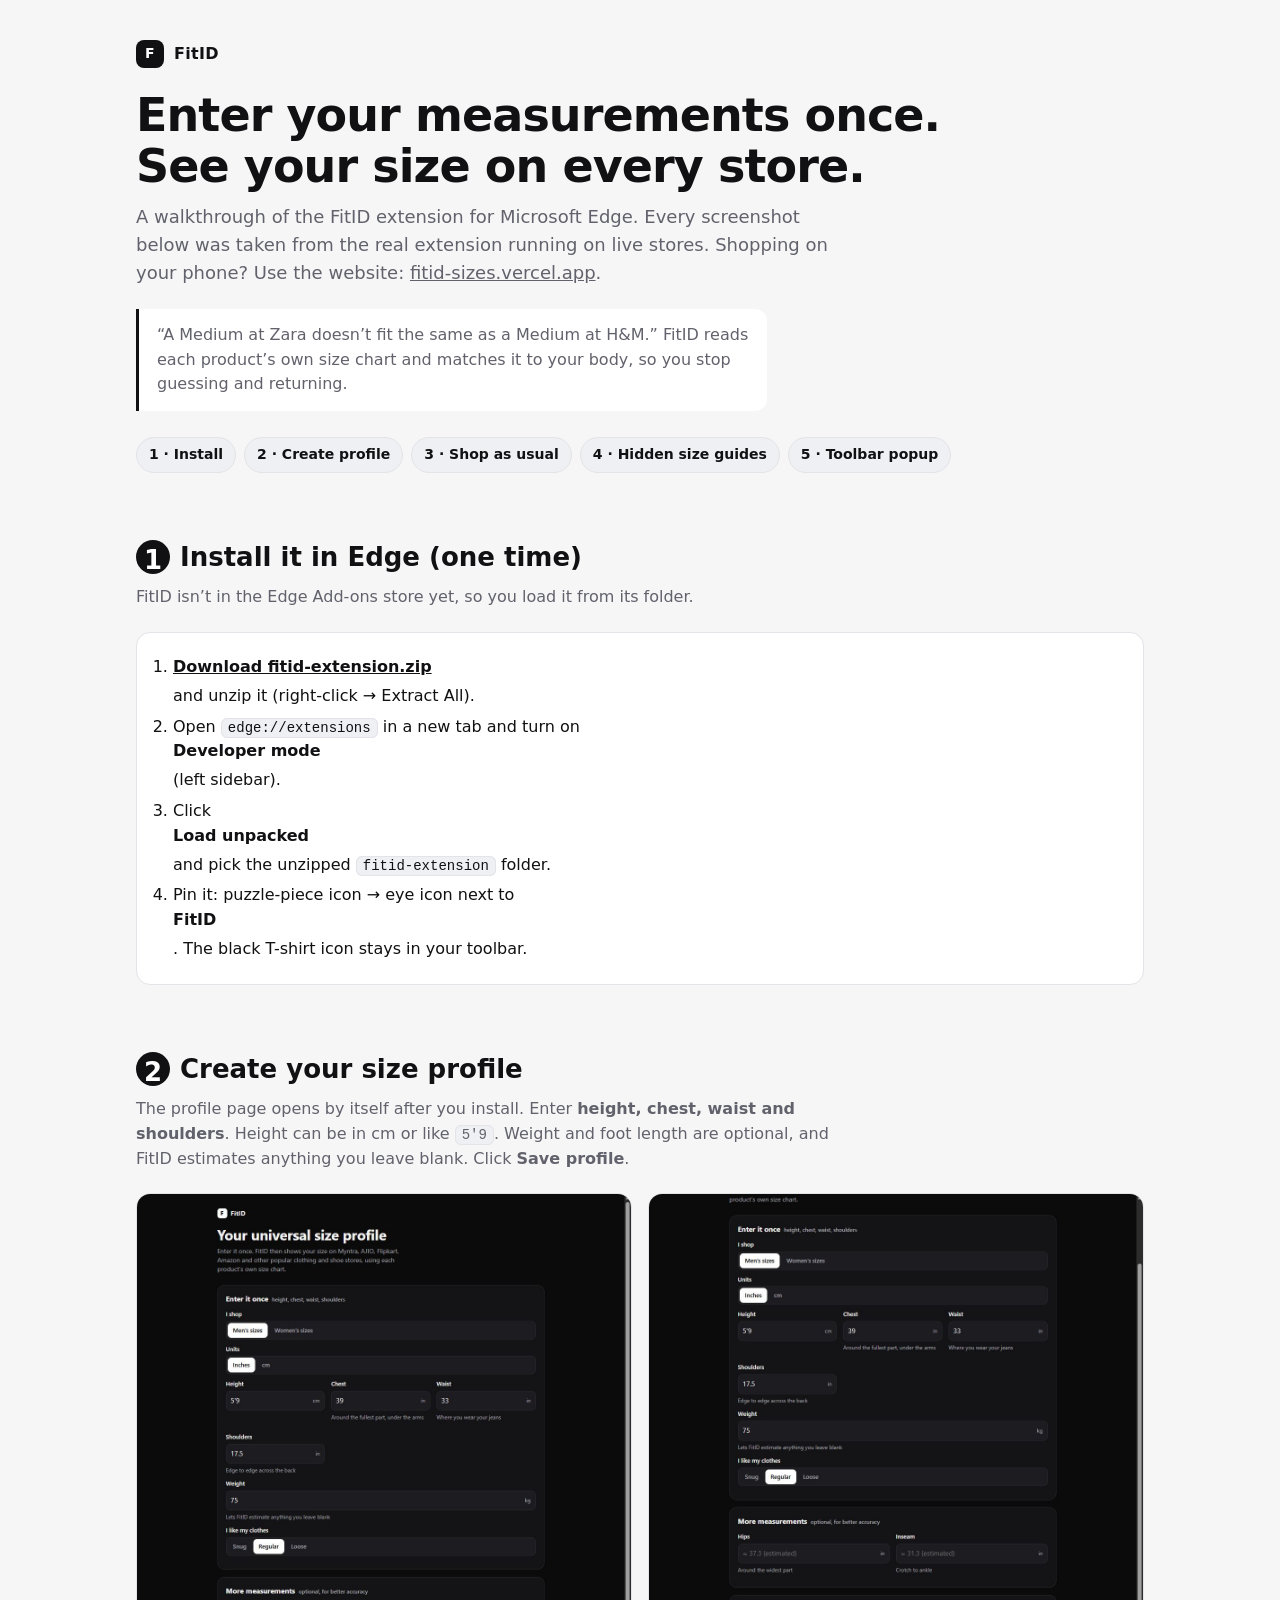
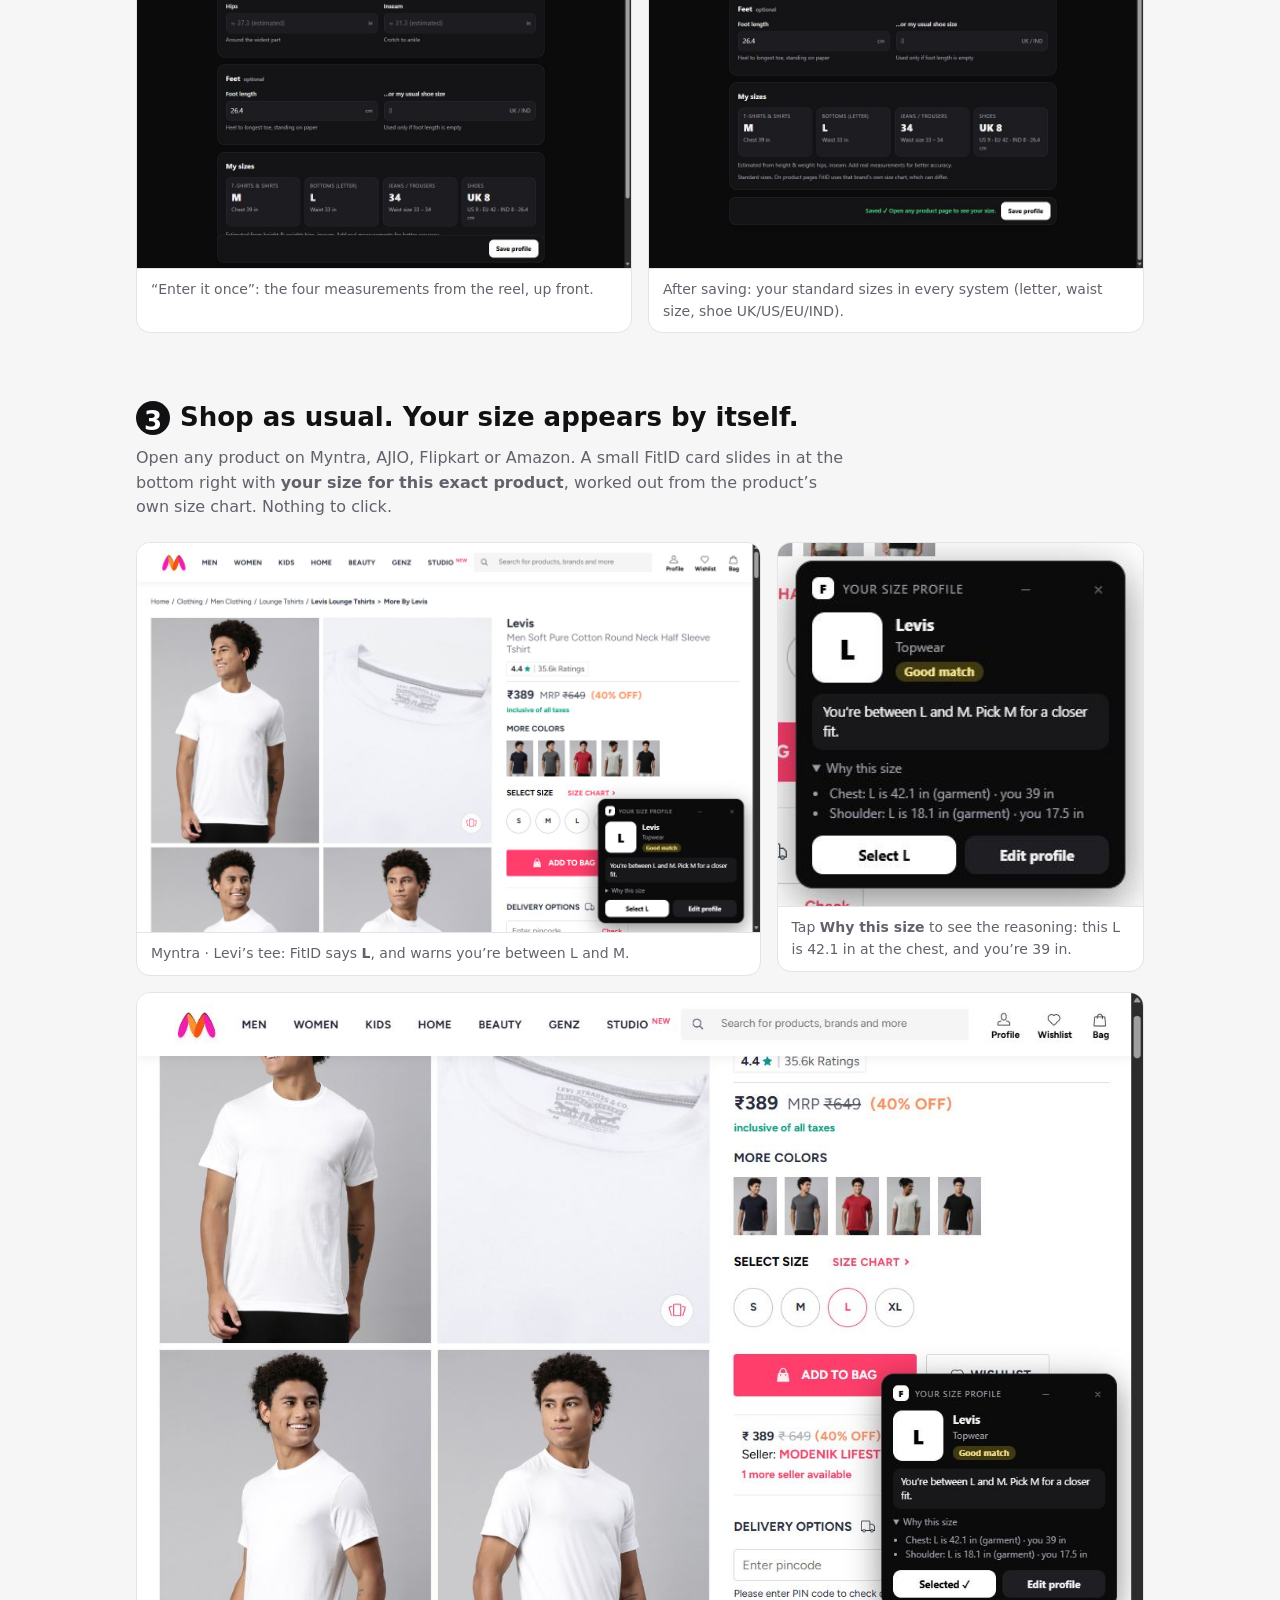
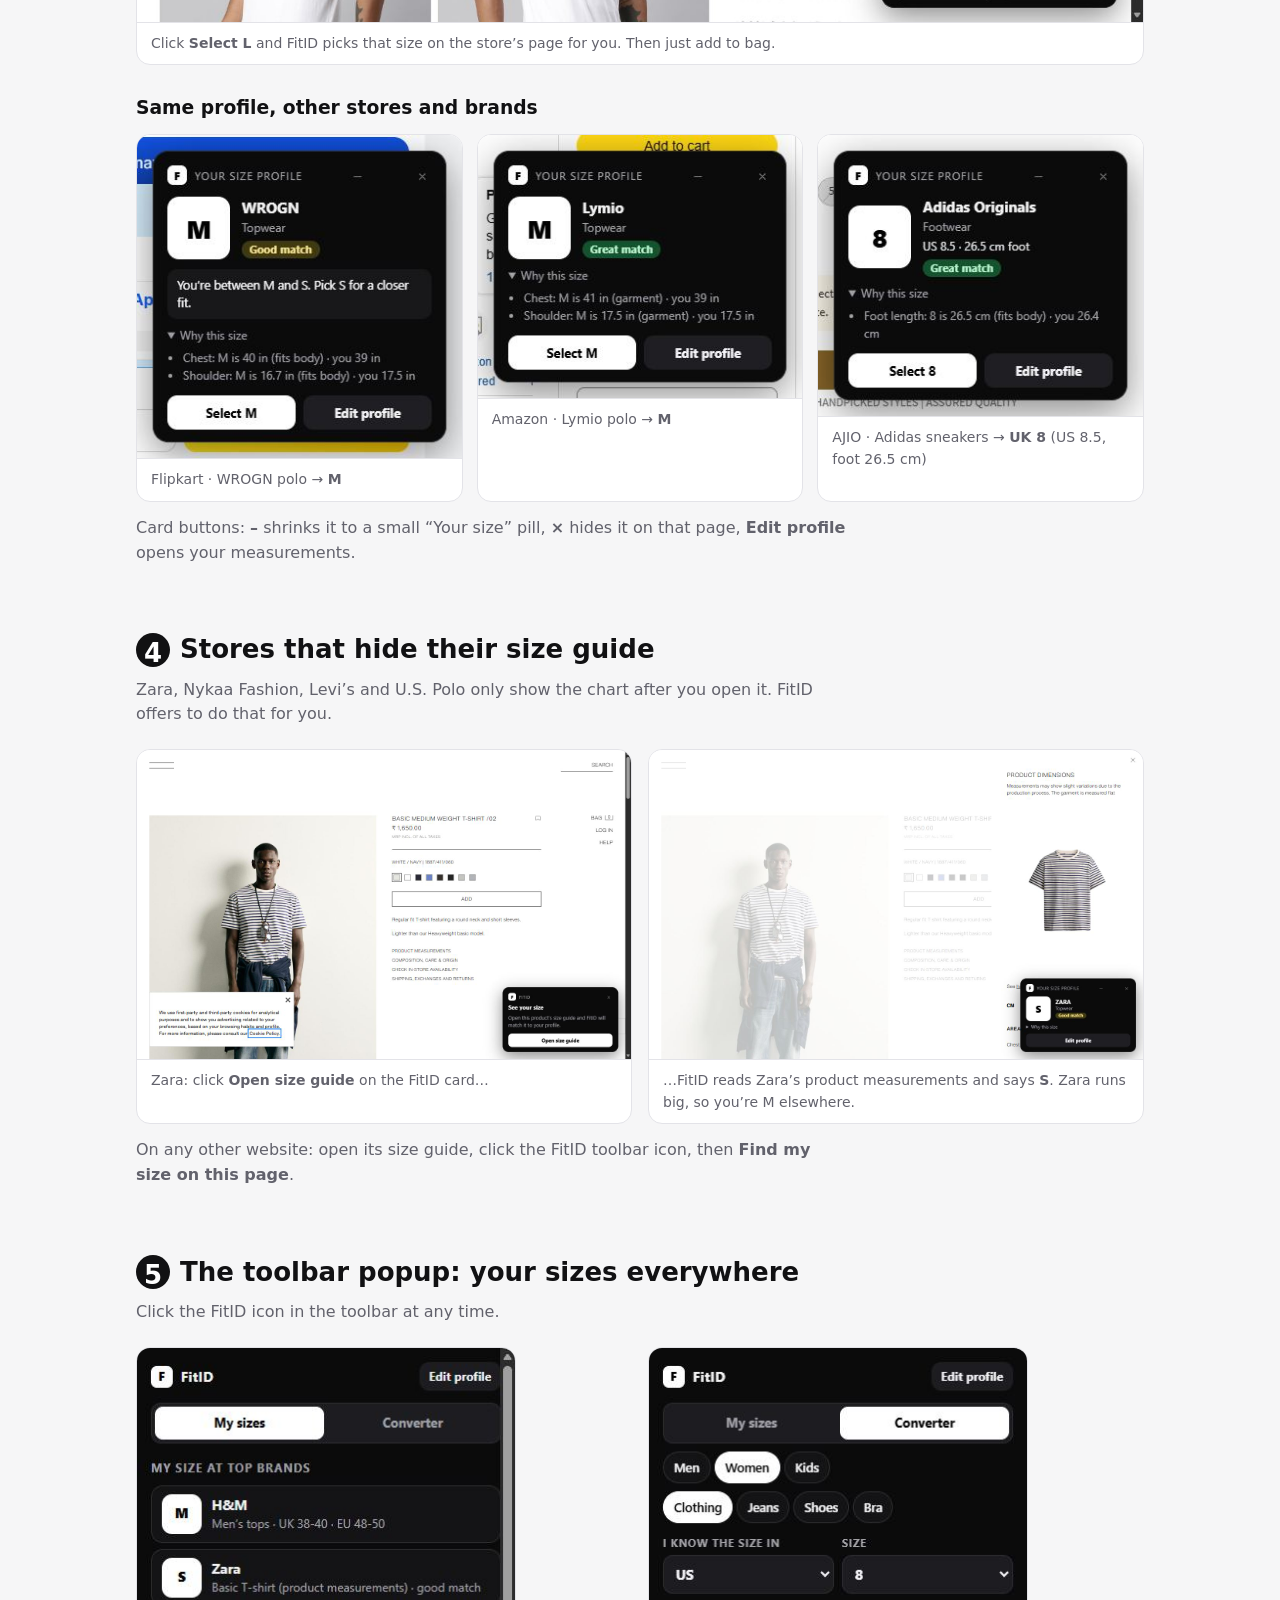
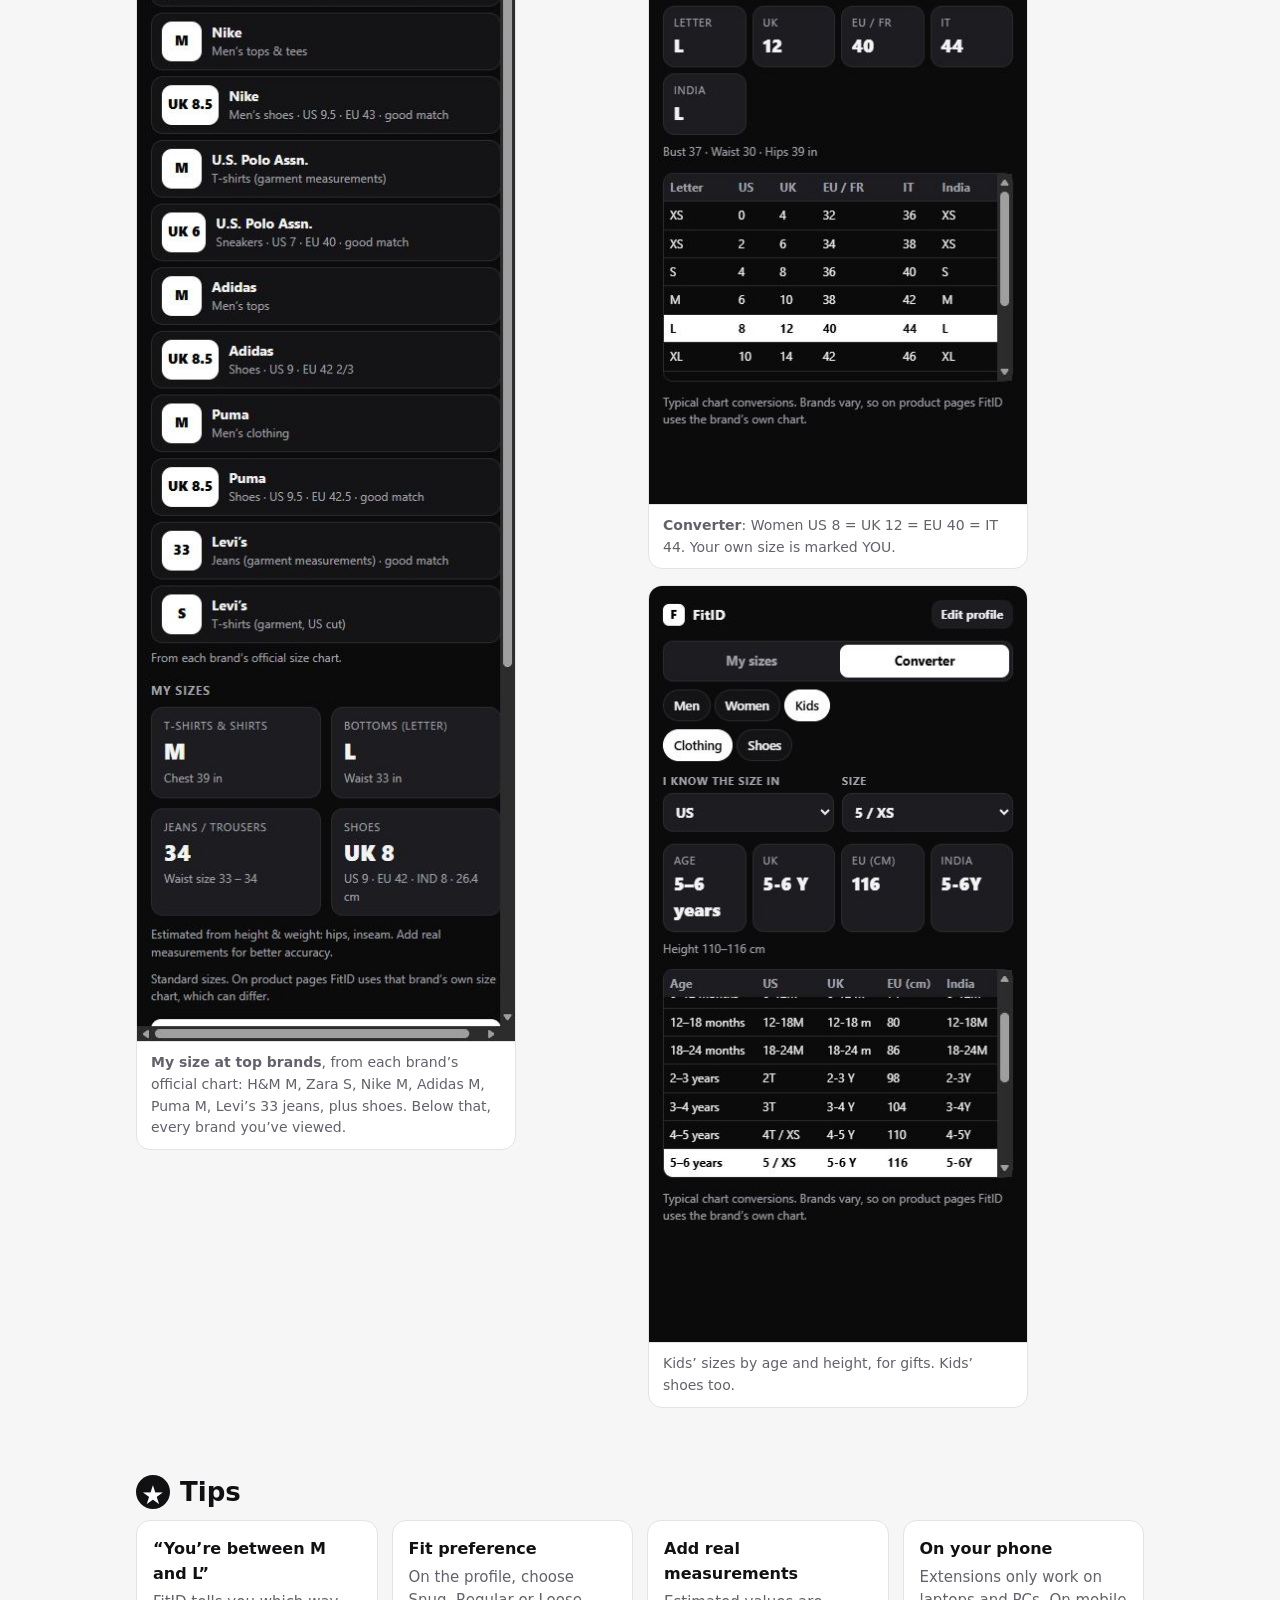
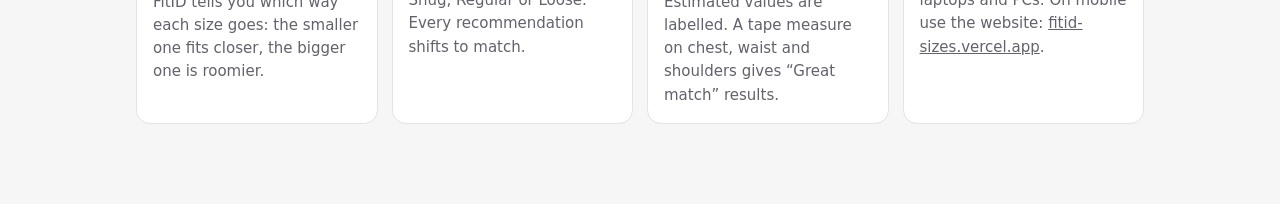
==== fitid-extension/demo/index.html @ 5682cadd "Add extension build, demo page, and links between extension and website - build.ps1: clean dist/ fol" ====
<!doctype html>
<html lang="en">
<head>
  <meta charset="utf-8">
  <meta name="viewport" content="width=device-width, initial-scale=1">
  <title>FitID Demo</title>
  <style>
    :root { --bg:#f6f6f7; --surface:#fff; --text:#111113; --muted:#62626c; --border:#e3e3e8; --accent:#111113; --accent-text:#fff; --chip:#eef0f3; }
    @media (prefers-color-scheme: dark) { :root { --bg:#0b0b0c; --surface:#151518; --text:#f4f4f5; --muted:#a1a1aa; --border:#2a2a2f; --accent:#fff; --accent-text:#000; --chip:#1f1f23; } }
    * { box-sizing: border-box; }
    body { margin: 0; background: var(--bg); color: var(--text); font: 16px/1.55 "Segoe UI", system-ui, -apple-system, Roboto, sans-serif; }
    .wrap { max-width: 1040px; margin: 0 auto; padding: 40px 16px 80px; }
    .brandmark { display: flex; align-items: center; gap: 10px; font-weight: 800; letter-spacing: .02em; }
    .logo { width: 28px; height: 28px; border-radius: 8px; background: var(--accent); color: var(--accent-text); display: grid; place-items: center; font-size: 14px; }
    h1 { font-size: clamp(30px, 5vw, 46px); line-height: 1.1; margin: 22px 0 12px; letter-spacing: -.02em; }
    .lead { font-size: 18px; color: var(--muted); max-width: 62ch; margin: 0; }
    .quote { margin: 22px 0 0; padding: 14px 18px; border-left: 3px solid var(--accent); background: var(--surface); border-radius: 0 12px 12px 0; color: var(--muted); max-width: 62ch; }
    .flow { display: flex; flex-wrap: wrap; gap: 8px; margin: 26px 0 0; }
    .flow span { background: var(--chip); border: 1px solid var(--border); padding: 6px 12px; border-radius: 999px; font-size: 14px; font-weight: 600; }
    section.step { margin-top: 64px; }
    .num { display: inline-grid; place-items: center; width: 34px; height: 34px; border-radius: 50%; background: var(--accent); color: var(--accent-text); font-weight: 800; margin-right: 10px; }
    h2 { font-size: 26px; margin: 0 0 8px; display: flex; align-items: center; }
    .sub { color: var(--muted); margin: 0 0 22px; max-width: 70ch; }
    .shot { margin: 0; background: var(--surface); border: 1px solid var(--border); border-radius: 14px; overflow: hidden; }
    .shot img { display: block; width: 100%; height: auto; }
    .shot figcaption { padding: 10px 14px; font-size: 14px; color: var(--muted); border-top: 1px solid var(--border); }
    .grid2 { display: grid; grid-template-columns: repeat(auto-fit, minmax(300px, 1fr)); gap: 16px; }
    .split { display: grid; grid-template-columns: 1.7fr 1fr; gap: 16px; align-items: start; }
    .cards { display: grid; grid-template-columns: repeat(auto-fit, minmax(210px, 1fr)); gap: 14px; }
    .cards .shot img { max-height: 340px; object-fit: contain; background: #fff; }
    .phone { max-width: 380px; }
    ol.install { margin: 0; padding-left: 20px; }
    ol.install li { margin: 6px 0; }
    code { background: var(--chip); border: 1px solid var(--border); padding: 1px 6px; border-radius: 6px; font-size: 14px; }
    .tips { display: grid; grid-template-columns: repeat(auto-fit, minmax(230px, 1fr)); gap: 14px; }
    .tip { background: var(--surface); border: 1px solid var(--border); border-radius: 14px; padding: 16px; }
    .tip b { display: block; margin-bottom: 4px; }
    .tip p { margin: 0; color: var(--muted); font-size: 15px; }
    a { color: inherit; }
    @media (max-width: 760px) { .split { grid-template-columns: 1fr; } section.step { margin-top: 48px; } }
  </style>
</head>
<body>
  <main class="wrap">
    <div class="brandmark"><span class="logo">F</span> FitID</div>
    <h1>Enter your measurements once.<br>See your size on every store.</h1>
    <p class="lead">A walkthrough of the FitID extension for Microsoft Edge. Every screenshot below was taken from the real extension running on live stores. Shopping on your phone? Use the website: <a href="https://fitid-sizes.vercel.app/">fitid-sizes.vercel.app</a>.</p>
    <p class="quote">“A Medium at Zara doesn’t fit the same as a Medium at H&amp;M.” FitID reads each product’s own size chart and matches it to your body, so you stop guessing and returning.</p>
    <div class="flow"><span>1 · Install</span><span>2 · Create profile</span><span>3 · Shop as usual</span><span>4 · Hidden size guides</span><span>5 · Toolbar popup</span></div>

    <section class="step">
      <h2><span class="num">1</span>Install it in Edge (one time)</h2>
      <p class="sub">FitID isn’t in the Edge Add-ons store yet, so you load it from its folder.</p>
      <div class="tip">
        <ol class="install">
          <li><a href="https://fitid-sizes.vercel.app/downloads/fitid-extension.zip"><b>Download fitid-extension.zip</b></a> and unzip it (right-click → Extract All).</li>
          <li>Open <code>edge://extensions</code> in a new tab and turn on <b>Developer mode</b> (left sidebar).</li>
          <li>Click <b>Load unpacked</b> and pick the unzipped <code>fitid-extension</code> folder.</li>
          <li>Pin it: puzzle-piece icon → eye icon next to <b>FitID</b>. The black T-shirt icon stays in your toolbar.</li>
        </ol>
      </div>
    </section>

    <section class="step">
      <h2><span class="num">2</span>Create your size profile</h2>
      <p class="sub">The profile page opens by itself after you install. Enter <b>height, chest, waist and shoulders</b>. Height can be in cm or like <code>5'9</code>. Weight and foot length are optional, and FitID estimates anything you leave blank. Click <b>Save profile</b>.</p>
      <div class="grid2">
        <figure class="shot"><img src="img/01-profile.jpg" alt="FitID profile page with height, chest, waist and shoulders filled in"><figcaption>“Enter it once”: the four measurements from the reel, up front.</figcaption></figure>
        <figure class="shot"><img src="img/02-profile-sizes.jpg" alt="My sizes summary after saving"><figcaption>After saving: your standard sizes in every system (letter, waist size, shoe UK/US/EU/IND).</figcaption></figure>
      </div>
    </section>

    <section class="step">
      <h2><span class="num">3</span>Shop as usual. Your size appears by itself.</h2>
      <p class="sub">Open any product on Myntra, AJIO, Flipkart or Amazon. A small FitID card slides in at the bottom right with <b>your size for this exact product</b>, worked out from the product’s own size chart. Nothing to click.</p>
      <div class="split">
        <figure class="shot"><img src="img/03-myntra.jpg" alt="Myntra product page with the FitID card showing size L"><figcaption>Myntra · Levi’s tee: FitID says <b>L</b>, and warns you’re between L and M.</figcaption></figure>
        <figure class="shot"><img src="img/03-myntra-card.jpg" alt="FitID card with Why this size expanded"><figcaption>Tap <b>Why this size</b> to see the reasoning: this L is 42.1 in at the chest, and you’re 39 in.</figcaption></figure>
      </div>
      <div style="height:16px"></div>
      <figure class="shot"><img src="img/03-myntra-selected.jpg" alt="Myntra page after clicking Select L"><figcaption>Click <b>Select L</b> and FitID picks that size on the store’s page for you. Then just add to bag.</figcaption></figure>
      <h3 style="margin:28px 0 12px">Same profile, other stores and brands</h3>
      <div class="cards">
        <figure class="shot"><img src="img/04-flipkart-card.jpg" alt="FitID card on Flipkart"><figcaption>Flipkart · WROGN polo → <b>M</b></figcaption></figure>
        <figure class="shot"><img src="img/06-amazon-card.jpg" alt="FitID card on Amazon"><figcaption>Amazon · Lymio polo → <b>M</b></figcaption></figure>
        <figure class="shot"><img src="img/05-ajio-shoes-card.jpg" alt="FitID card on AJIO for shoes"><figcaption>AJIO · Adidas sneakers → <b>UK 8</b> (US 8.5, foot 26.5 cm)</figcaption></figure>
      </div>
      <p class="sub" style="margin-top:14px">Card buttons: <b>–</b> shrinks it to a small “Your size” pill, <b>×</b> hides it on that page, <b>Edit profile</b> opens your measurements.</p>
    </section>

    <section class="step">
      <h2><span class="num">4</span>Stores that hide their size guide</h2>
      <p class="sub">Zara, Nykaa Fashion, Levi’s and U.S. Polo only show the chart after you open it. FitID offers to do that for you.</p>
      <div class="grid2">
        <figure class="shot"><img src="img/07-zara-a-nudge.jpg" alt="FitID card on Zara offering to open the size guide"><figcaption>Zara: click <b>Open size guide</b> on the FitID card…</figcaption></figure>
        <figure class="shot"><img src="img/07-zara-b-size.jpg" alt="Zara product measurements open with FitID showing size S"><figcaption>…FitID reads Zara’s product measurements and says <b>S</b>. Zara runs big, so you’re M elsewhere.</figcaption></figure>
      </div>
      <p class="sub" style="margin-top:14px">On any other website: open its size guide, click the FitID toolbar icon, then <b>Find my size on this page</b>.</p>
    </section>

    <section class="step">
      <h2><span class="num">5</span>The toolbar popup: your sizes everywhere</h2>
      <p class="sub">Click the FitID icon in the toolbar at any time.</p>
      <div class="grid2" style="align-items:start">
        <figure class="shot phone"><img src="img/08-popup-brands.jpg" alt="Popup listing your size at top brands"><figcaption><b>My size at top brands</b>, from each brand’s official chart: H&amp;M M, Zara S, Nike M, Adidas M, Puma M, Levi’s 33 jeans, plus shoes. Below that, every brand you’ve viewed.</figcaption></figure>
        <div style="display:grid;gap:16px">
          <figure class="shot phone"><img src="img/09-converter.jpg" alt="Size converter, women US 8"><figcaption><b>Converter</b>: Women US 8 = UK 12 = EU 40 = IT 44. Your own size is marked YOU.</figcaption></figure>
          <figure class="shot phone"><img src="img/10-converter-kids.jpg" alt="Size converter, kids by age"><figcaption>Kids’ sizes by age and height, for gifts. Kids’ shoes too.</figcaption></figure>
        </div>
      </div>
    </section>

    <section class="step">
      <h2><span class="num">★</span>Tips</h2>
      <div class="tips">
        <div class="tip"><b>“You’re between M and L”</b><p>FitID tells you which way each size goes: the smaller one fits closer, the bigger one is roomier.</p></div>
        <div class="tip"><b>Fit preference</b><p>On the profile, choose Snug, Regular or Loose. Every recommendation shifts to match.</p></div>
        <div class="tip"><b>Add real measurements</b><p>Estimated values are labelled. A tape measure on chest, waist and shoulders gives “Great match” results.</p></div>
        <div class="tip"><b>On your phone</b><p>Extensions only work on laptops and PCs. On mobile use the website: <a href="https://fitid-sizes.vercel.app">fitid-sizes.vercel.app</a>.</p></div>
      </div>
    </section>
  </main>
</body>
</html>
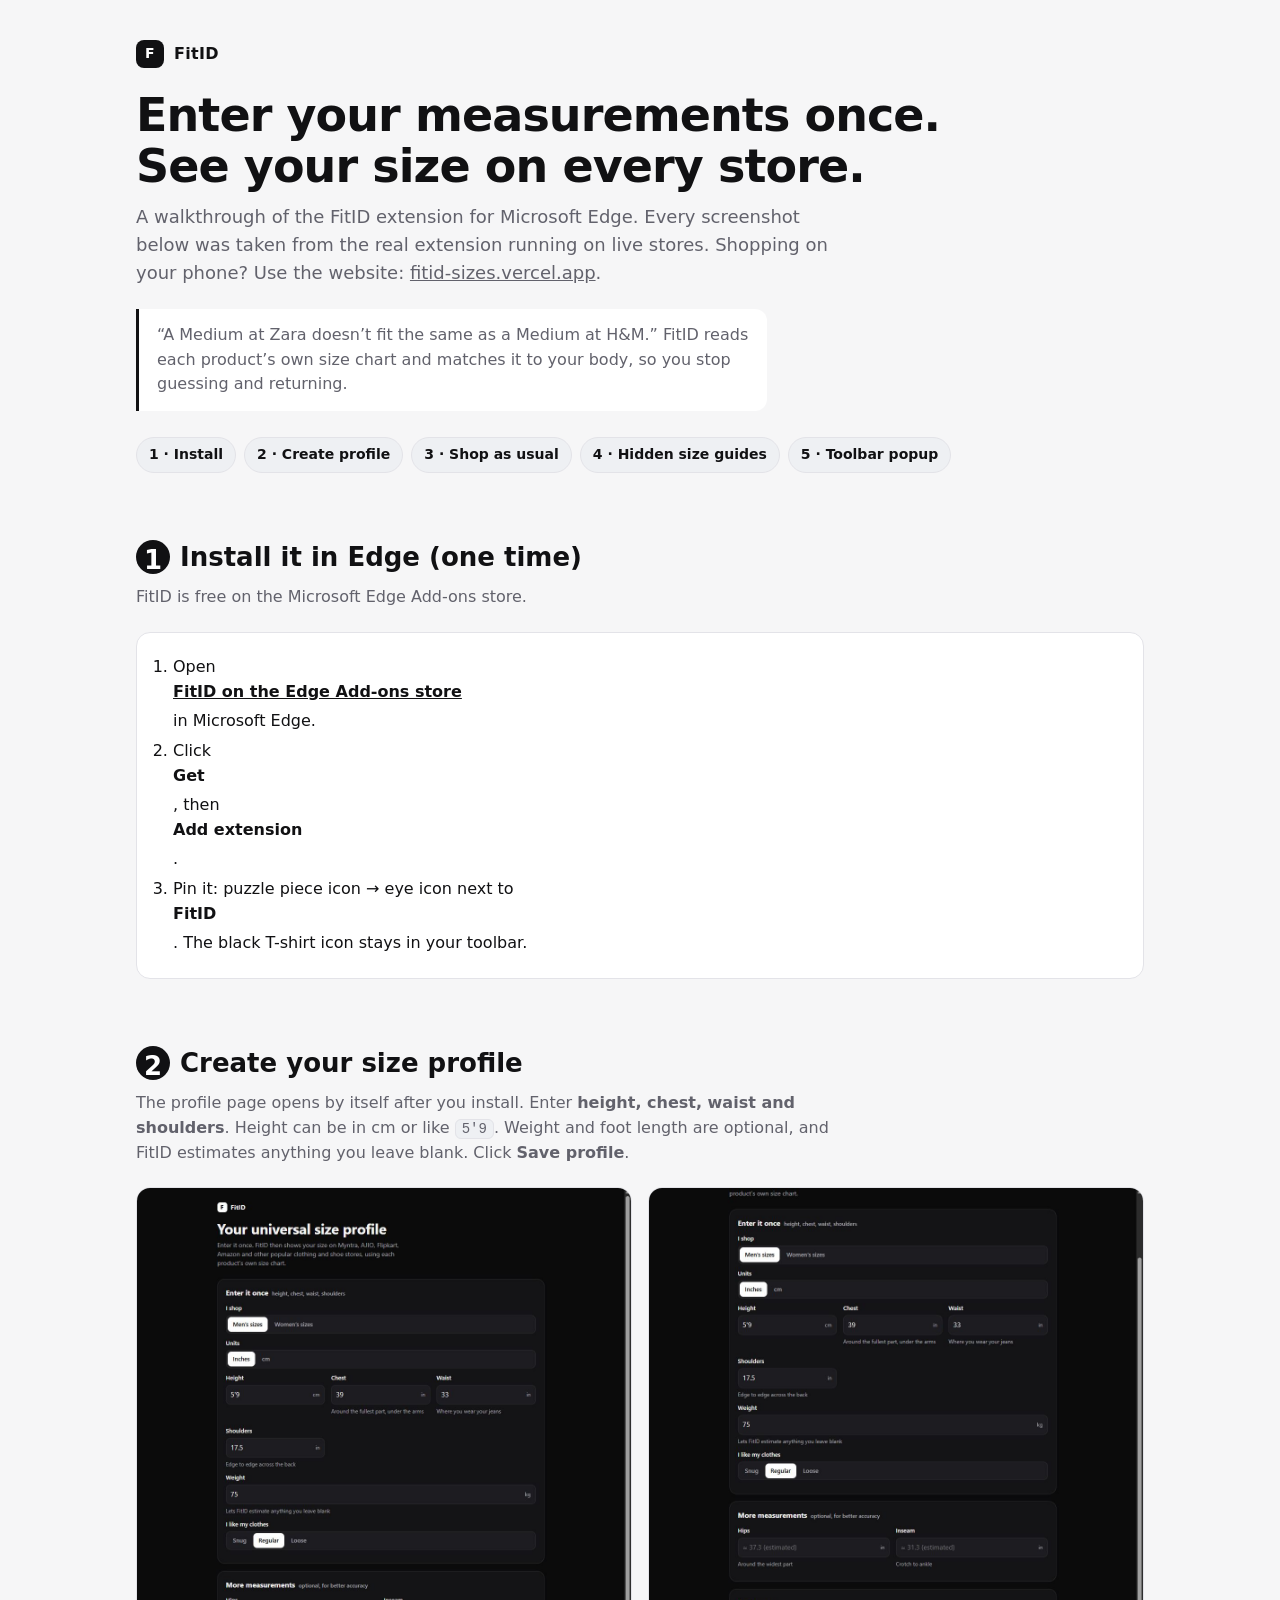
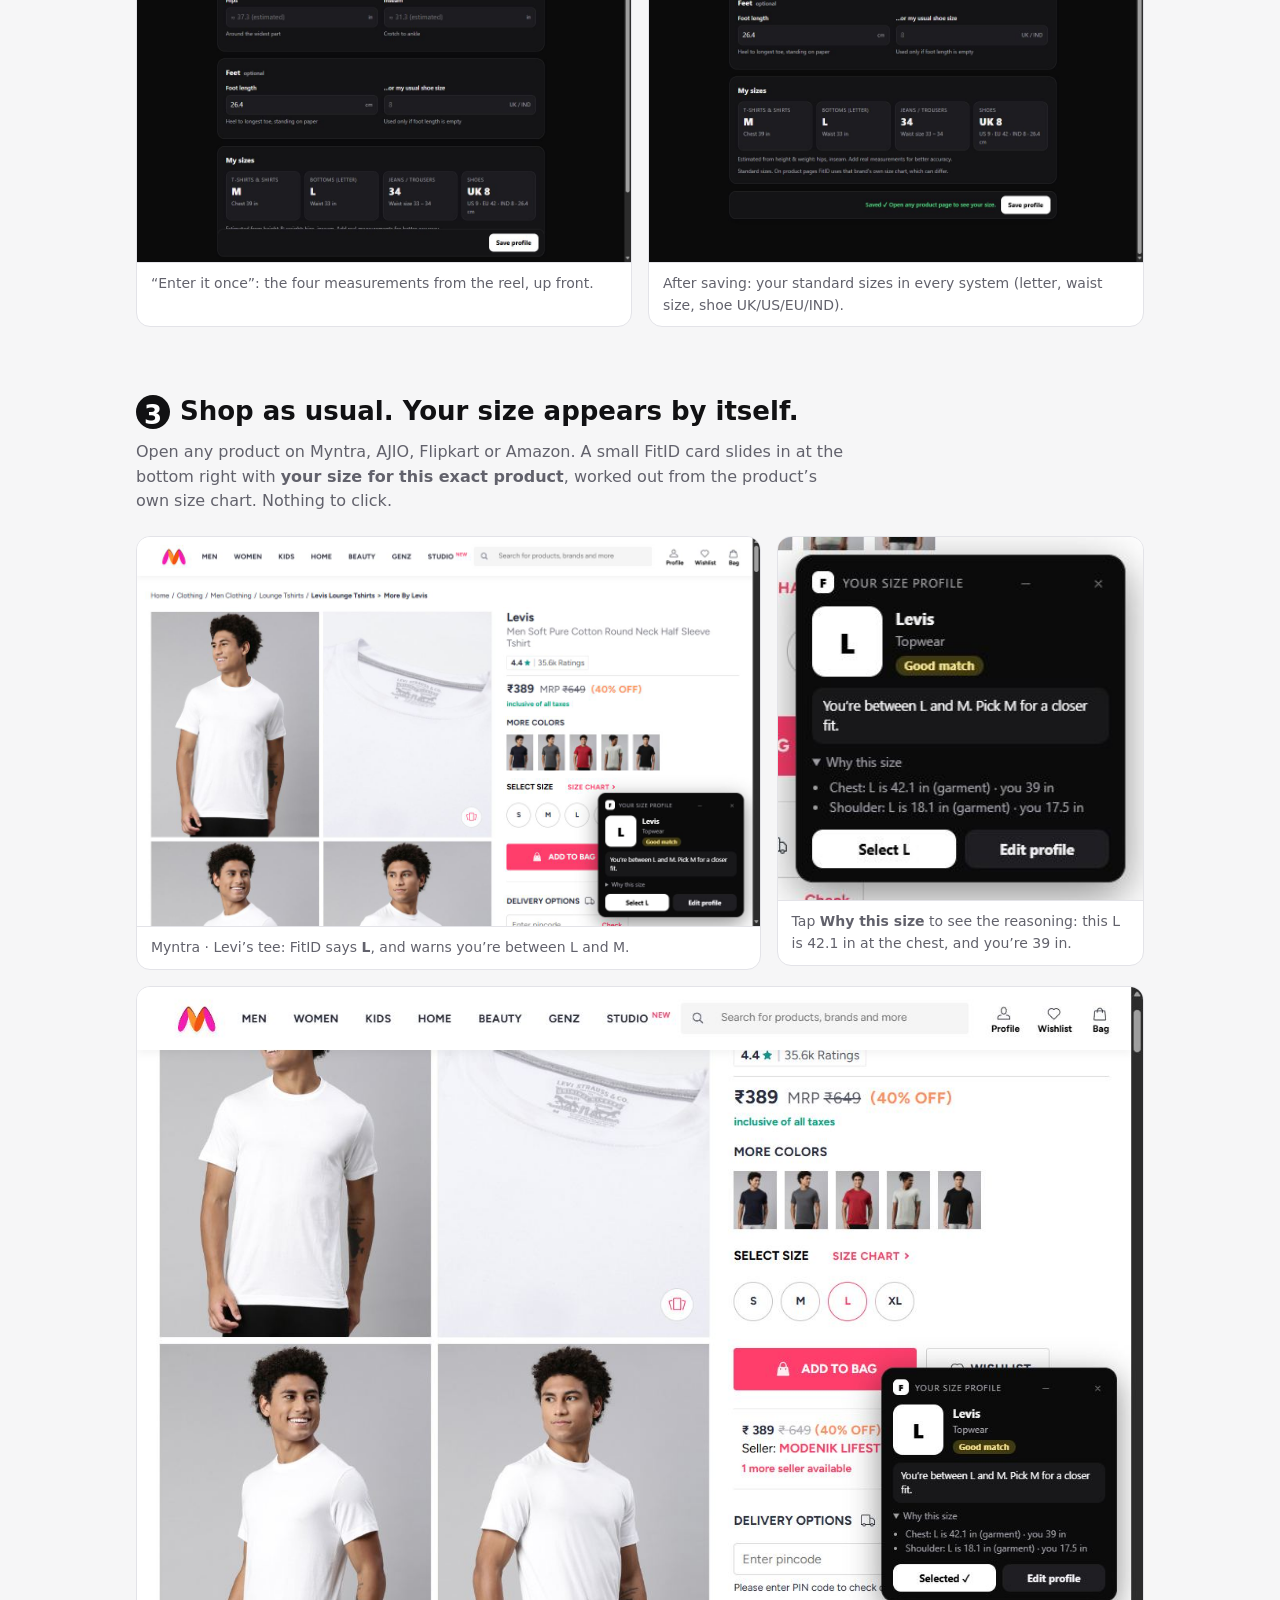
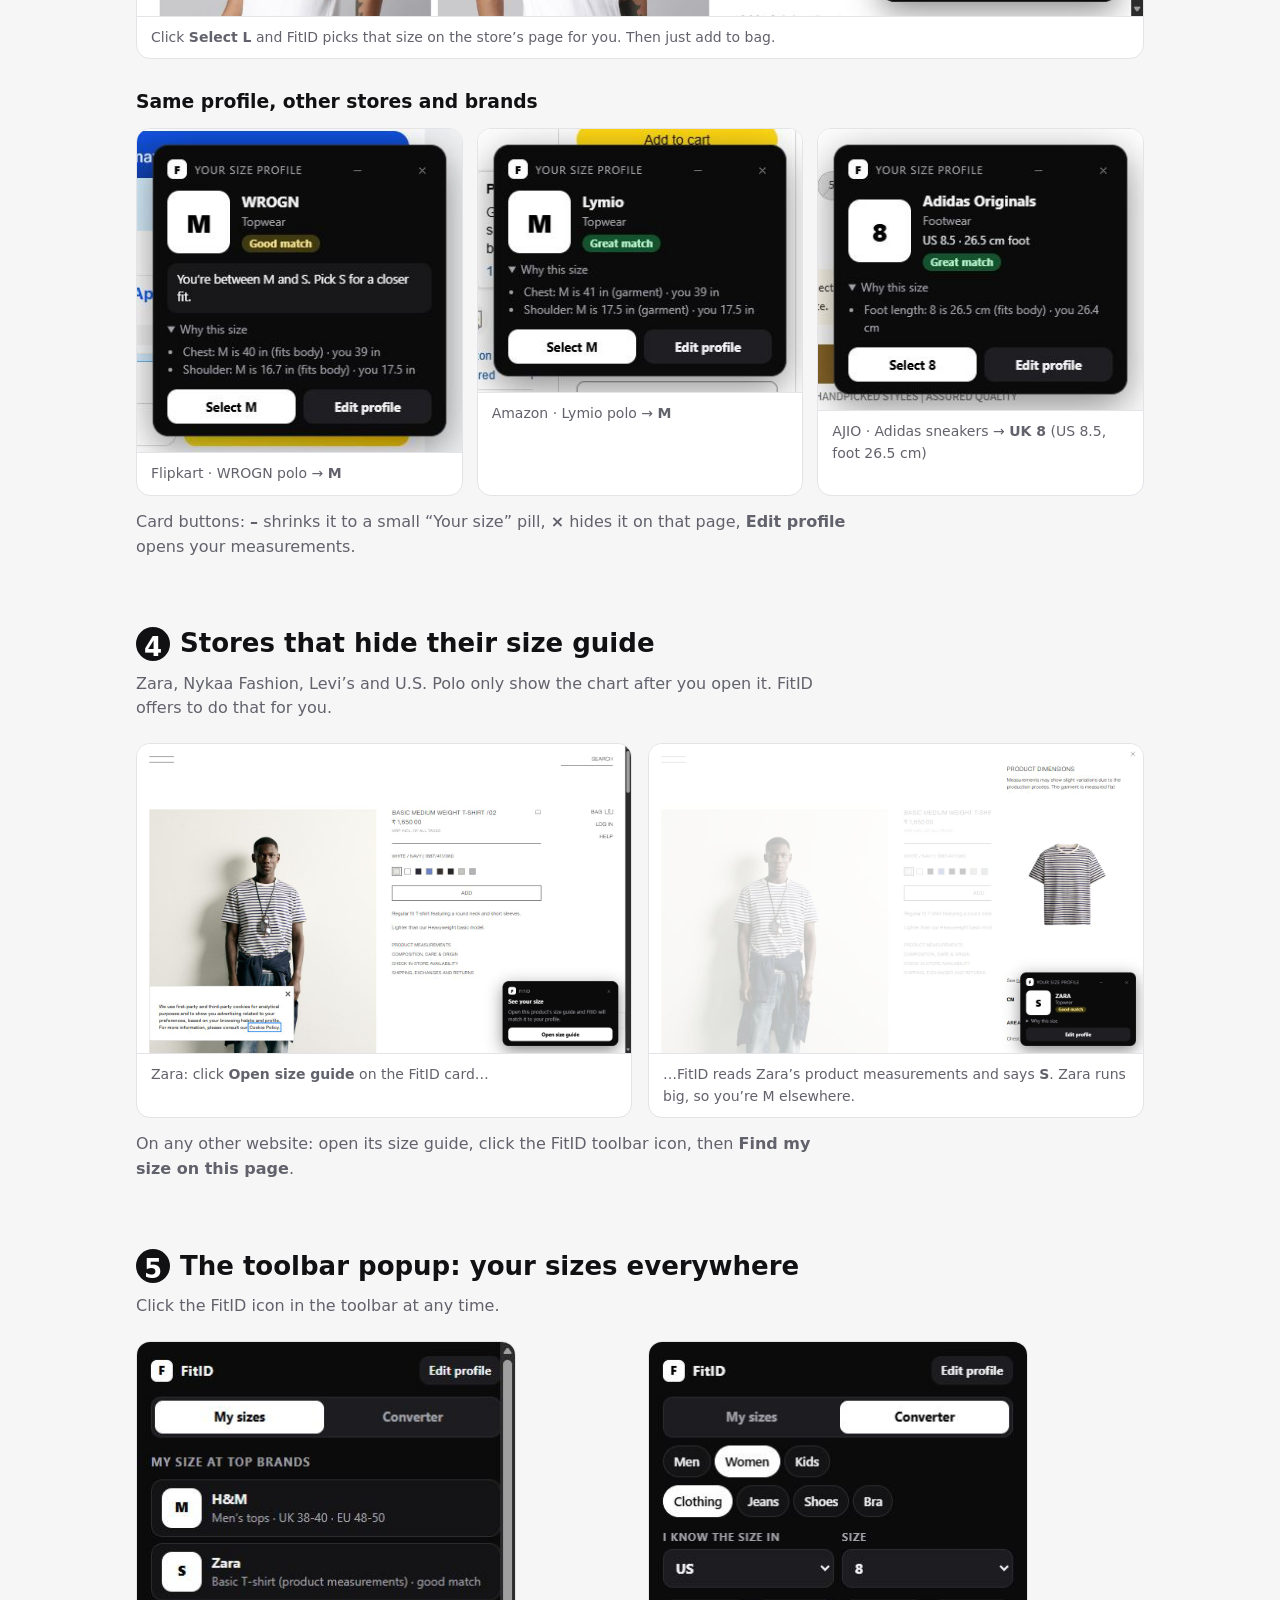
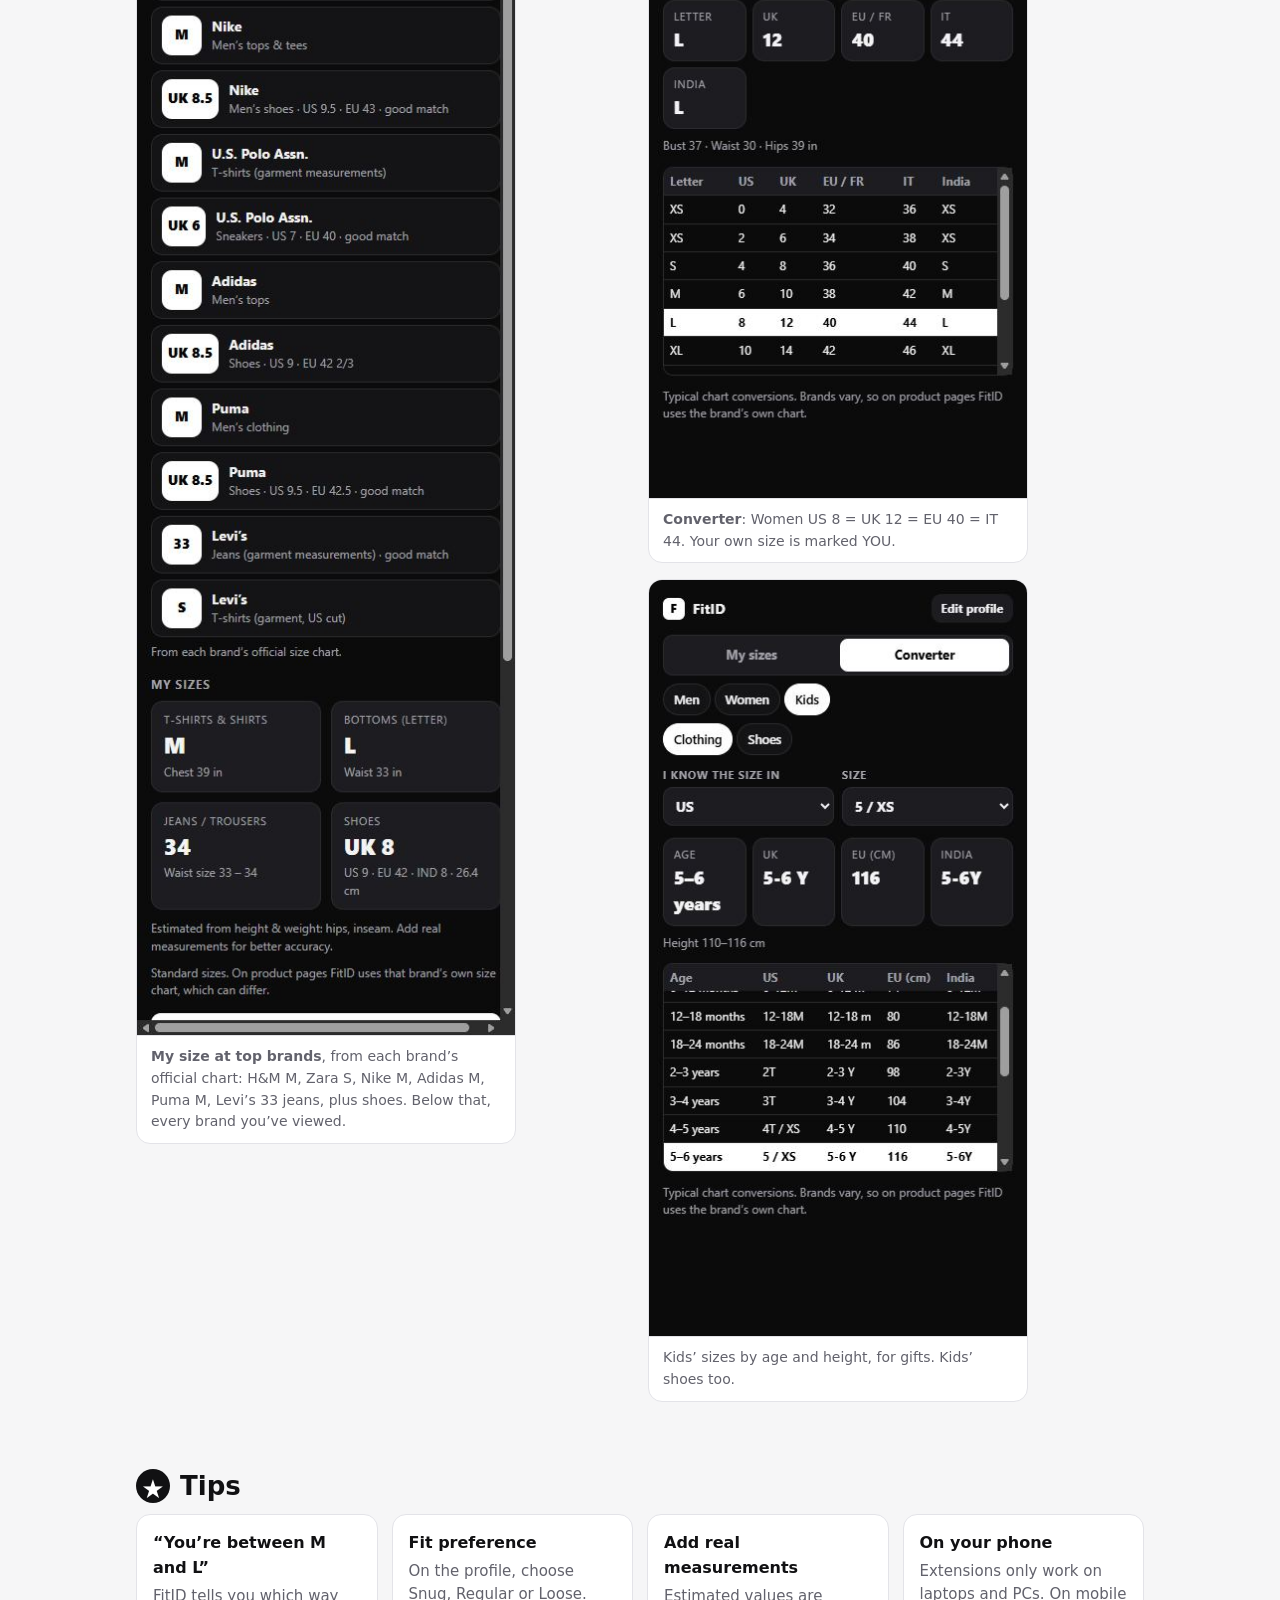
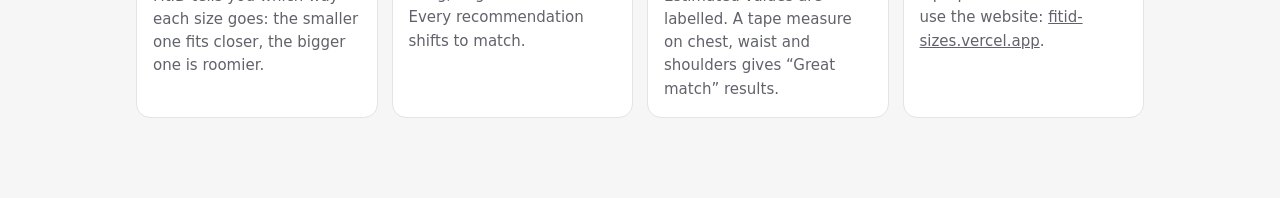
==== commit 1d44d771: "Point install links to the Microsoft Edge Add-ons store FitID is now published on the Edge Add-ons s" ====
--- a/fitid-extension/demo/index.html
+++ b/fitid-extension/demo/index.html
@@ -50,13 +50,12 @@
 
     <section class="step">
       <h2><span class="num">1</span>Install it in Edge (one time)</h2>
-      <p class="sub">FitID isn’t in the Edge Add-ons store yet, so you load it from its folder.</p>
+      <p class="sub">FitID is free on the Microsoft Edge Add-ons store.</p>
       <div class="tip">
         <ol class="install">
-          <li><a href="https://fitid-sizes.vercel.app/downloads/fitid-extension.zip"><b>Download fitid-extension.zip</b></a> and unzip it (right-click → Extract All).</li>
-          <li>Open <code>edge://extensions</code> in a new tab and turn on <b>Developer mode</b> (left sidebar).</li>
-          <li>Click <b>Load unpacked</b> and pick the unzipped <code>fitid-extension</code> folder.</li>
-          <li>Pin it: puzzle-piece icon → eye icon next to <b>FitID</b>. The black T-shirt icon stays in your toolbar.</li>
+          <li>Open <a href="https://microsoftedge.microsoft.com/addons/detail/fitid-%E2%80%93-your-universal-si/mhaonpfodniajjcggmghhpgdgdhcpkan"><b>FitID on the Edge Add-ons store</b></a> in Microsoft Edge.</li>
+          <li>Click <b>Get</b>, then <b>Add extension</b>.</li>
+          <li>Pin it: puzzle piece icon → eye icon next to <b>FitID</b>. The black T-shirt icon stays in your toolbar.</li>
         </ol>
       </div>
     </section>
